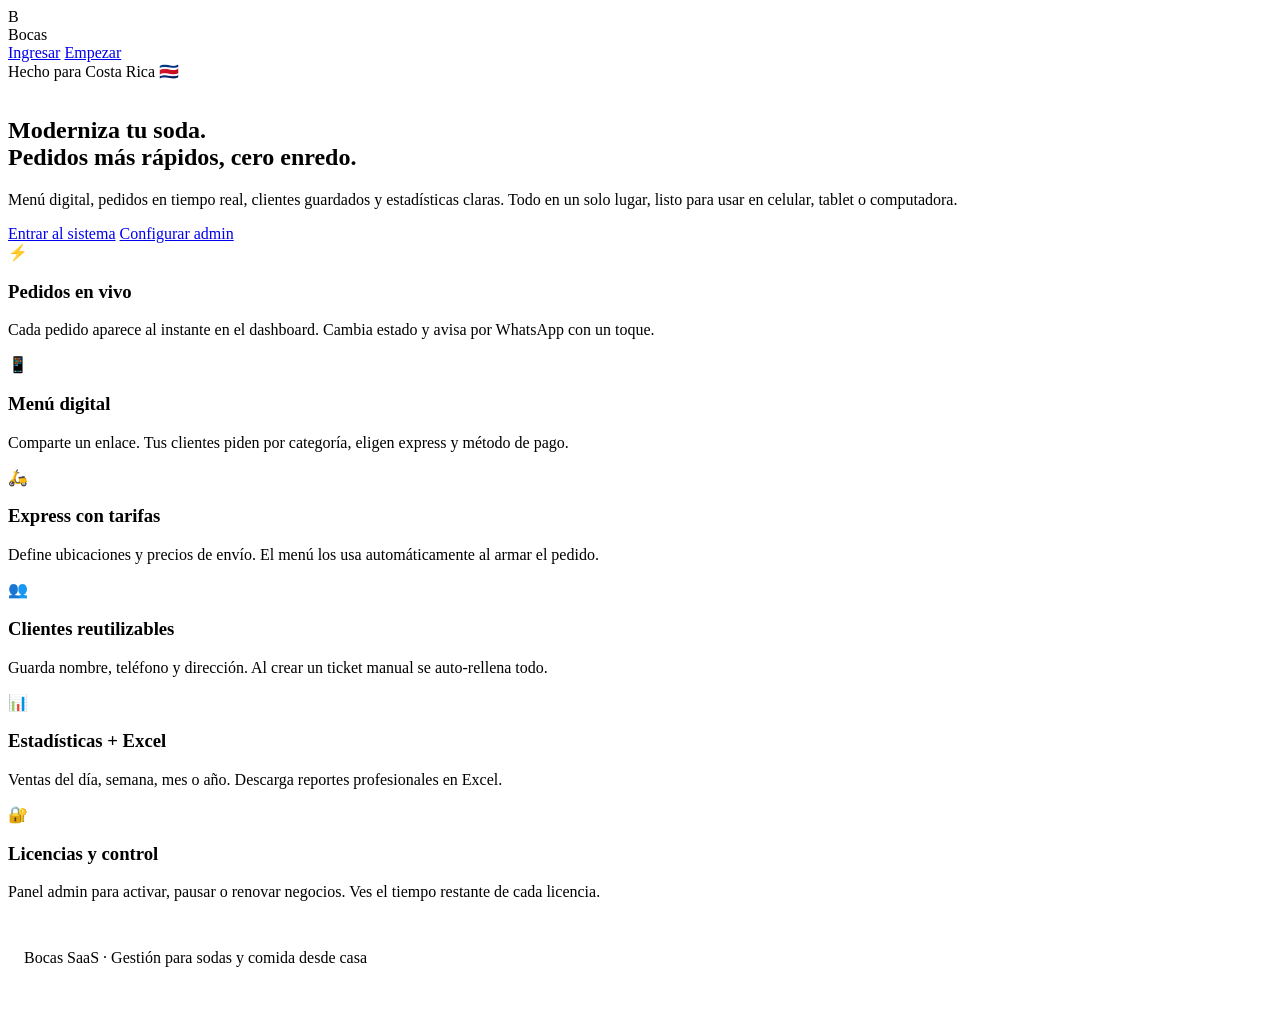
==== index.html @ b0134539 "primera parte" ====
<!DOCTYPE html>
<html lang="es">
<head>
  <meta charset="UTF-8" />
  <meta name="viewport" content="width=device-width, initial-scale=1, maximum-scale=1, user-scalable=no, viewport-fit=cover" />
  <meta name="theme-color" content="#ffffff" />
  <meta name="description" content="Bocas — SaaS para sodas y ventas de comida desde casa. Pedidos, menú digital y control en tiempo real." />
  <title>Bocas — Gestión inteligente para tu soda</title>
  <link rel="preconnect" href="https://fonts.googleapis.com" />
  <link rel="preconnect" href="https://fonts.gstatic.com" crossorigin />
  <link href="https://fonts.googleapis.com/css2?family=Inter:wght@400;500;600;700&display=swap" rel="stylesheet" />
  <link rel="stylesheet" href="/css/main.css" />
</head>
<body>
  <div class="landing">
    <nav class="landing-nav">
      <div class="flex items-center gap-2">
        <div class="brand-mark">B</div>
        <span class="brand-text">Bocas</span>
      </div>
      <div class="flex gap-1">
        <a href="/login.html" class="btn btn-ghost btn-sm">Ingresar</a>
        <a href="/login.html" class="btn btn-primary btn-sm">Empezar</a>
      </div>
    </nav>

    <section class="landing-hero">
      <span class="badge badge-info mb-2" style="margin-bottom: 1rem; display: inline-flex;">Hecho para Costa Rica 🇨🇷</span>
      <h1>Moderniza tu soda.<br />Pedidos más rápidos, cero enredo.</h1>
      <p>
        Menú digital, pedidos en tiempo real, clientes guardados y estadísticas claras.
        Todo en un solo lugar, listo para usar en celular, tablet o computadora.
      </p>
      <div class="landing-cta">
        <a href="/login.html" class="btn btn-primary btn-lg">Entrar al sistema</a>
        <a href="/setup.html" class="btn btn-secondary btn-lg">Configurar admin</a>
      </div>
    </section>

    <section class="feature-grid">
      <article class="feature-card">
        <div class="feature-emoji">⚡</div>
        <h3>Pedidos en vivo</h3>
        <p>Cada pedido aparece al instante en el dashboard. Cambia estado y avisa por WhatsApp con un toque.</p>
      </article>
      <article class="feature-card">
        <div class="feature-emoji">📱</div>
        <h3>Menú digital</h3>
        <p>Comparte un enlace. Tus clientes piden por categoría, eligen express y método de pago.</p>
      </article>
      <article class="feature-card">
        <div class="feature-emoji">🛵</div>
        <h3>Express con tarifas</h3>
        <p>Define ubicaciones y precios de envío. El menú los usa automáticamente al armar el pedido.</p>
      </article>
      <article class="feature-card">
        <div class="feature-emoji">👥</div>
        <h3>Clientes reutilizables</h3>
        <p>Guarda nombre, teléfono y dirección. Al crear un ticket manual se auto-rellena todo.</p>
      </article>
      <article class="feature-card">
        <div class="feature-emoji">📊</div>
        <h3>Estadísticas + Excel</h3>
        <p>Ventas del día, semana, mes o año. Descarga reportes profesionales en Excel.</p>
      </article>
      <article class="feature-card">
        <div class="feature-emoji">🔐</div>
        <h3>Licencias y control</h3>
        <p>Panel admin para activar, pausar o renovar negocios. Ves el tiempo restante de cada licencia.</p>
      </article>
    </section>

    <footer class="text-center muted small" style="padding: 2rem 1rem 3rem;">
      Bocas SaaS · Gestión para sodas y comida desde casa
    </footer>
  </div>
  <script type="module">
    import { lockViewportZoom } from '/js/utils.js';
    lockViewportZoom();
  </script>
</body>
</html>
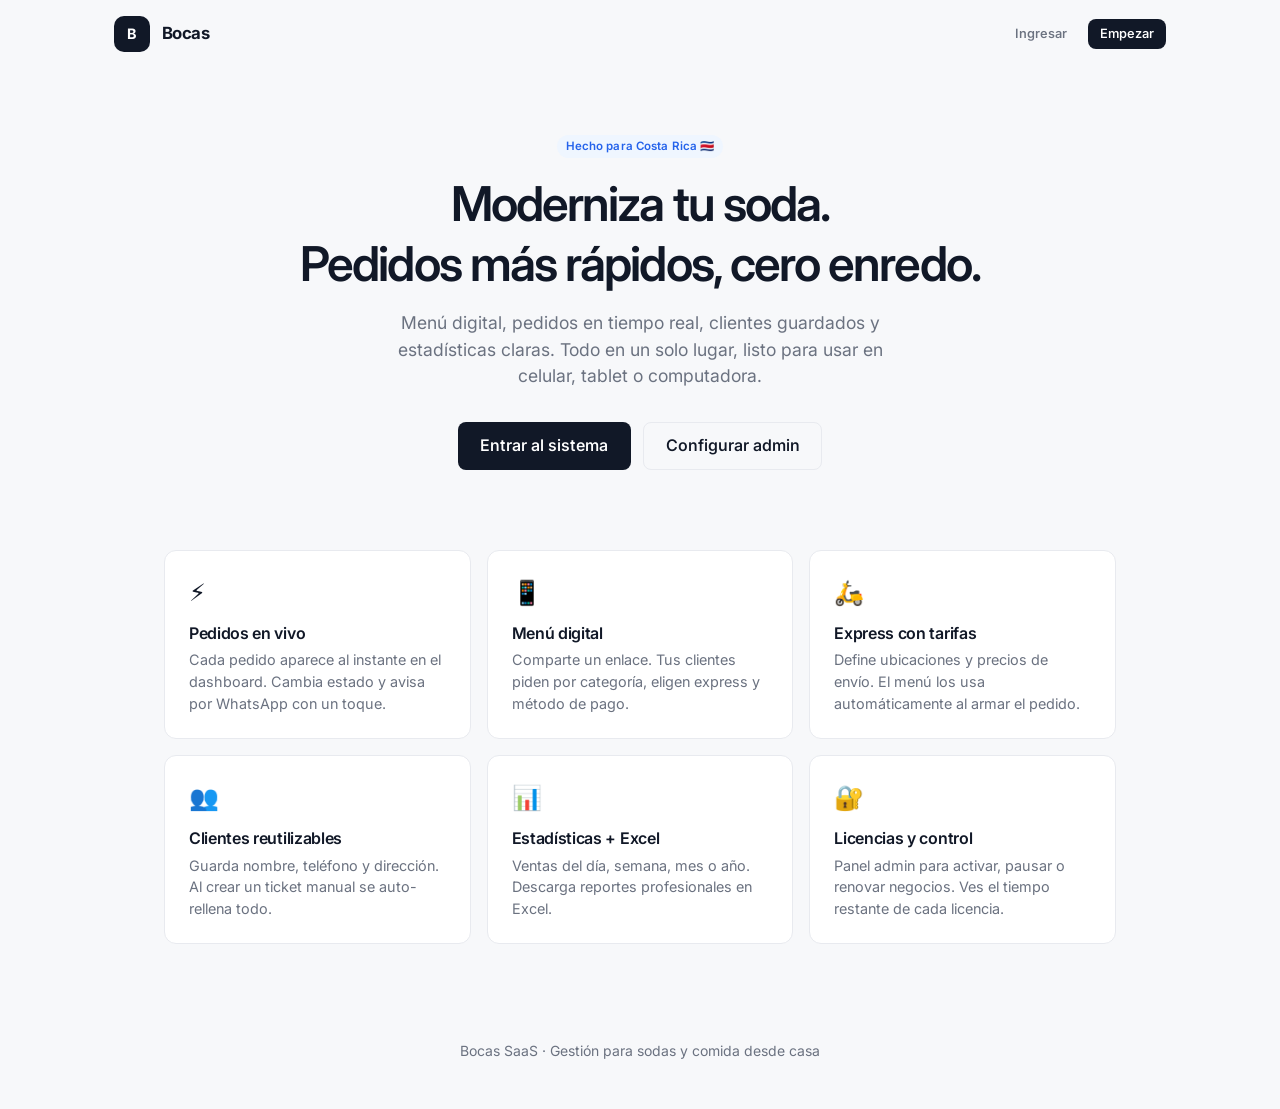
==== commit def78346: "Add files via upload" ====
--- a/index.html
+++ b/index.html
@@ -9,7 +9,7 @@
   <link rel="preconnect" href="https://fonts.googleapis.com" />
   <link rel="preconnect" href="https://fonts.gstatic.com" crossorigin />
   <link href="https://fonts.googleapis.com/css2?family=Inter:wght@400;500;600;700&display=swap" rel="stylesheet" />
-  <link rel="stylesheet" href="/css/main.css" />
+  <link rel="stylesheet" href="css/main.css" />
 </head>
 <body>
   <div class="landing">
@@ -19,8 +19,8 @@
         <span class="brand-text">Bocas</span>
       </div>
       <div class="flex gap-1">
-        <a href="/login.html" class="btn btn-ghost btn-sm">Ingresar</a>
-        <a href="/login.html" class="btn btn-primary btn-sm">Empezar</a>
+        <a href="login.html" class="btn btn-ghost btn-sm">Ingresar</a>
+        <a href="login.html" class="btn btn-primary btn-sm">Empezar</a>
       </div>
     </nav>
 
@@ -32,8 +32,8 @@
         Todo en un solo lugar, listo para usar en celular, tablet o computadora.
       </p>
       <div class="landing-cta">
-        <a href="/login.html" class="btn btn-primary btn-lg">Entrar al sistema</a>
-        <a href="/setup.html" class="btn btn-secondary btn-lg">Configurar admin</a>
+        <a href="login.html" class="btn btn-primary btn-lg">Entrar al sistema</a>
+        <a href="setup.html" class="btn btn-secondary btn-lg">Configurar admin</a>
       </div>
     </section>
 
@@ -75,7 +75,7 @@
     </footer>
   </div>
   <script type="module">
-    import { lockViewportZoom } from '/js/utils.js';
+    import { lockViewportZoom } from './js/utils.js';
     lockViewportZoom();
   </script>
 </body>
--- a/css/main.css
+++ b/css/main.css
@@ -0,0 +1,1064 @@
+/* =========================================================
+   Bocas SaaS — Design System
+   Minimalista · Blanco · Moderno · Responsive
+   ========================================================= */
+
+:root {
+  --bg: #f7f8fa;
+  --bg-elevated: #ffffff;
+  --surface: #ffffff;
+  --border: #e8eaef;
+  --border-strong: #d0d5dd;
+  --text: #111827;
+  --text-secondary: #6b7280;
+  --text-muted: #9ca3af;
+  --primary: #111827;
+  --primary-hover: #000000;
+  --accent: #2563eb;
+  --accent-soft: #eff6ff;
+  --success: #059669;
+  --success-soft: #ecfdf5;
+  --warning: #d97706;
+  --warning-soft: #fffbeb;
+  --danger: #dc2626;
+  --danger-soft: #fef2f2;
+  --info: #2563eb;
+  --info-soft: #eff6ff;
+  --radius: 12px;
+  --radius-sm: 8px;
+  --radius-lg: 16px;
+  --shadow-sm: 0 1px 2px rgba(16, 24, 40, 0.05);
+  --shadow: 0 4px 16px rgba(16, 24, 40, 0.06);
+  --shadow-lg: 0 12px 40px rgba(16, 24, 40, 0.1);
+  --font: 'Inter', system-ui, -apple-system, 'Segoe UI', Roboto, sans-serif;
+  --sidebar-w: 260px;
+  --header-h: 64px;
+  --transition: 0.2s cubic-bezier(0.4, 0, 0.2, 1);
+  --safe-bottom: env(safe-area-inset-bottom, 0px);
+}
+
+*,
+*::before,
+*::after {
+  box-sizing: border-box;
+  margin: 0;
+  padding: 0;
+}
+
+html {
+  -webkit-text-size-adjust: 100%;
+  touch-action: manipulation;
+}
+
+body {
+  font-family: var(--font);
+  background: var(--bg);
+  color: var(--text);
+  line-height: 1.5;
+  min-height: 100dvh;
+  -webkit-font-smoothing: antialiased;
+  overscroll-behavior: none;
+}
+
+img {
+  max-width: 100%;
+  display: block;
+}
+
+a {
+  color: inherit;
+  text-decoration: none;
+}
+
+button,
+input,
+select,
+textarea {
+  font: inherit;
+  color: inherit;
+}
+
+button {
+  cursor: pointer;
+  border: none;
+  background: none;
+}
+
+/* ---------- Typography ---------- */
+h1, h2, h3, h4 {
+  font-weight: 600;
+  letter-spacing: -0.02em;
+  line-height: 1.25;
+}
+
+h1 { font-size: 1.75rem; }
+h2 { font-size: 1.35rem; }
+h3 { font-size: 1.1rem; }
+
+.muted { color: var(--text-secondary); }
+.small { font-size: 0.875rem; }
+.xs { font-size: 0.75rem; color: var(--text-muted); }
+
+/* ---------- Layout shell ---------- */
+.app-shell {
+  display: flex;
+  min-height: 100dvh;
+}
+
+.sidebar {
+  width: var(--sidebar-w);
+  background: var(--surface);
+  border-right: 1px solid var(--border);
+  display: flex;
+  flex-direction: column;
+  position: fixed;
+  inset: 0 auto 0 0;
+  z-index: 40;
+  transition: transform var(--transition);
+}
+
+.sidebar-brand {
+  display: flex;
+  align-items: center;
+  gap: 0.75rem;
+  padding: 1.25rem 1.25rem 1rem;
+  border-bottom: 1px solid var(--border);
+}
+
+.brand-mark {
+  width: 36px;
+  height: 36px;
+  border-radius: 10px;
+  background: var(--primary);
+  color: #fff;
+  display: grid;
+  place-items: center;
+  font-weight: 700;
+  font-size: 0.9rem;
+  flex-shrink: 0;
+}
+
+.brand-text {
+  font-weight: 700;
+  font-size: 1.05rem;
+  letter-spacing: -0.03em;
+}
+
+.brand-sub {
+  font-size: 0.7rem;
+  color: var(--text-muted);
+  font-weight: 500;
+  text-transform: uppercase;
+  letter-spacing: 0.04em;
+}
+
+.sidebar-nav {
+  flex: 1;
+  padding: 1rem 0.75rem;
+  overflow-y: auto;
+  display: flex;
+  flex-direction: column;
+  gap: 0.25rem;
+}
+
+.nav-item {
+  display: flex;
+  align-items: center;
+  gap: 0.75rem;
+  padding: 0.7rem 0.85rem;
+  border-radius: var(--radius-sm);
+  color: var(--text-secondary);
+  font-weight: 500;
+  font-size: 0.925rem;
+  transition: background var(--transition), color var(--transition);
+}
+
+.nav-item:hover {
+  background: var(--bg);
+  color: var(--text);
+}
+
+.nav-item.active {
+  background: var(--primary);
+  color: #fff;
+}
+
+.nav-item svg {
+  width: 18px;
+  height: 18px;
+  flex-shrink: 0;
+  opacity: 0.9;
+}
+
+.sidebar-footer {
+  padding: 1rem;
+  border-top: 1px solid var(--border);
+}
+
+.user-chip {
+  display: flex;
+  align-items: center;
+  gap: 0.65rem;
+  padding: 0.5rem;
+  border-radius: var(--radius-sm);
+}
+
+.user-avatar {
+  width: 36px;
+  height: 36px;
+  border-radius: 50%;
+  background: var(--bg);
+  border: 1px solid var(--border);
+  display: grid;
+  place-items: center;
+  font-weight: 600;
+  font-size: 0.8rem;
+  flex-shrink: 0;
+}
+
+.user-meta {
+  min-width: 0;
+  flex: 1;
+}
+
+.user-name {
+  font-weight: 600;
+  font-size: 0.85rem;
+  white-space: nowrap;
+  overflow: hidden;
+  text-overflow: ellipsis;
+}
+
+.user-role {
+  font-size: 0.7rem;
+  color: var(--text-muted);
+}
+
+.main {
+  flex: 1;
+  margin-left: var(--sidebar-w);
+  min-width: 0;
+  display: flex;
+  flex-direction: column;
+}
+
+.topbar {
+  height: var(--header-h);
+  background: rgba(255, 255, 255, 0.85);
+  backdrop-filter: blur(12px);
+  border-bottom: 1px solid var(--border);
+  display: flex;
+  align-items: center;
+  justify-content: space-between;
+  padding: 0 1.5rem;
+  position: sticky;
+  top: 0;
+  z-index: 30;
+  gap: 1rem;
+}
+
+.topbar-left {
+  display: flex;
+  align-items: center;
+  gap: 0.75rem;
+  min-width: 0;
+}
+
+.menu-toggle {
+  display: none;
+  width: 40px;
+  height: 40px;
+  border-radius: var(--radius-sm);
+  border: 1px solid var(--border);
+  align-items: center;
+  justify-content: center;
+  background: var(--surface);
+}
+
+.page-title {
+  font-size: 1.1rem;
+  font-weight: 600;
+}
+
+.page-content {
+  padding: 1.5rem;
+  flex: 1;
+  padding-bottom: calc(1.5rem + var(--safe-bottom));
+}
+
+.sidebar-overlay {
+  display: none;
+  position: fixed;
+  inset: 0;
+  background: rgba(0, 0, 0, 0.35);
+  z-index: 35;
+  opacity: 0;
+  transition: opacity var(--transition);
+}
+
+.sidebar-overlay.show {
+  display: block;
+  opacity: 1;
+}
+
+/* ---------- Cards & surfaces ---------- */
+.card {
+  background: var(--surface);
+  border: 1px solid var(--border);
+  border-radius: var(--radius);
+  box-shadow: var(--shadow-sm);
+  padding: 1.25rem;
+  transition: box-shadow var(--transition), transform var(--transition);
+}
+
+.card:hover {
+  box-shadow: var(--shadow);
+}
+
+.card-header {
+  display: flex;
+  align-items: flex-start;
+  justify-content: space-between;
+  gap: 1rem;
+  margin-bottom: 1rem;
+}
+
+.card-title {
+  font-size: 0.95rem;
+  font-weight: 600;
+}
+
+.grid {
+  display: grid;
+  gap: 1rem;
+}
+
+.grid-2 { grid-template-columns: repeat(2, 1fr); }
+.grid-3 { grid-template-columns: repeat(3, 1fr); }
+.grid-4 { grid-template-columns: repeat(4, 1fr); }
+
+.stat-card {
+  background: var(--surface);
+  border: 1px solid var(--border);
+  border-radius: var(--radius);
+  padding: 1.25rem;
+  position: relative;
+  overflow: hidden;
+  animation: fadeUp 0.4s ease both;
+}
+
+.stat-card .stat-label {
+  font-size: 0.8rem;
+  color: var(--text-secondary);
+  font-weight: 500;
+  margin-bottom: 0.35rem;
+}
+
+.stat-card .stat-value {
+  font-size: 1.65rem;
+  font-weight: 700;
+  letter-spacing: -0.03em;
+}
+
+.stat-card .stat-hint {
+  font-size: 0.75rem;
+  color: var(--text-muted);
+  margin-top: 0.35rem;
+}
+
+.stat-icon {
+  position: absolute;
+  right: 1rem;
+  top: 1rem;
+  width: 40px;
+  height: 40px;
+  border-radius: 10px;
+  display: grid;
+  place-items: center;
+  background: var(--bg);
+  color: var(--text-secondary);
+  font-size: 1.1rem;
+}
+
+/* ---------- Buttons ---------- */
+.btn {
+  display: inline-flex;
+  align-items: center;
+  justify-content: center;
+  gap: 0.45rem;
+  padding: 0.6rem 1rem;
+  border-radius: var(--radius-sm);
+  font-weight: 550;
+  font-size: 0.9rem;
+  border: 1px solid transparent;
+  transition: background var(--transition), border-color var(--transition),
+    transform 0.15s ease, box-shadow var(--transition);
+  white-space: nowrap;
+  line-height: 1.2;
+}
+
+.btn:active {
+  transform: scale(0.98);
+}
+
+.btn:disabled {
+  opacity: 0.5;
+  cursor: not-allowed;
+  transform: none;
+}
+
+.btn-primary {
+  background: var(--primary);
+  color: #fff;
+}
+
+.btn-primary:hover:not(:disabled) {
+  background: var(--primary-hover);
+}
+
+.btn-accent {
+  background: var(--accent);
+  color: #fff;
+}
+
+.btn-accent:hover:not(:disabled) {
+  filter: brightness(1.05);
+}
+
+.btn-secondary {
+  background: var(--bg);
+  border-color: var(--border);
+  color: var(--text);
+}
+
+.btn-secondary:hover:not(:disabled) {
+  border-color: var(--border-strong);
+  background: #eef0f4;
+}
+
+.btn-ghost {
+  background: transparent;
+  color: var(--text-secondary);
+}
+
+.btn-ghost:hover:not(:disabled) {
+  background: var(--bg);
+  color: var(--text);
+}
+
+.btn-danger {
+  background: var(--danger);
+  color: #fff;
+}
+
+.btn-danger:hover:not(:disabled) {
+  filter: brightness(1.05);
+}
+
+.btn-success {
+  background: var(--success);
+  color: #fff;
+}
+
+.btn-whatsapp {
+  background: #25d366;
+  color: #fff;
+}
+
+.btn-whatsapp:hover:not(:disabled) {
+  filter: brightness(1.05);
+}
+
+.btn-sm {
+  padding: 0.4rem 0.7rem;
+  font-size: 0.8rem;
+}
+
+.btn-lg {
+  padding: 0.85rem 1.35rem;
+  font-size: 1rem;
+}
+
+.btn-block {
+  width: 100%;
+}
+
+.btn-icon {
+  width: 36px;
+  height: 36px;
+  padding: 0;
+  border-radius: var(--radius-sm);
+}
+
+/* ---------- Forms ---------- */
+.form-group {
+  margin-bottom: 1rem;
+}
+
+.form-label {
+  display: block;
+  font-size: 0.8rem;
+  font-weight: 550;
+  color: var(--text-secondary);
+  margin-bottom: 0.4rem;
+}
+
+.form-input,
+.form-select,
+.form-textarea {
+  width: 100%;
+  padding: 0.65rem 0.85rem;
+  border: 1px solid var(--border);
+  border-radius: var(--radius-sm);
+  background: var(--surface);
+  transition: border-color var(--transition), box-shadow var(--transition);
+  outline: none;
+}
+
+.form-input:focus,
+.form-select:focus,
+.form-textarea:focus {
+  border-color: var(--primary);
+  box-shadow: 0 0 0 3px rgba(17, 24, 39, 0.08);
+}
+
+.form-textarea {
+  min-height: 90px;
+  resize: vertical;
+}
+
+.form-hint {
+  font-size: 0.75rem;
+  color: var(--text-muted);
+  margin-top: 0.3rem;
+}
+
+.form-row {
+  display: grid;
+  grid-template-columns: 1fr 1fr;
+  gap: 0.75rem;
+}
+
+.form-check {
+  display: flex;
+  align-items: center;
+  gap: 0.5rem;
+  font-size: 0.9rem;
+  cursor: pointer;
+}
+
+.form-check input {
+  width: 16px;
+  height: 16px;
+  accent-color: var(--primary);
+}
+
+/* ---------- Badges ---------- */
+.badge {
+  display: inline-flex;
+  align-items: center;
+  gap: 0.3rem;
+  padding: 0.2rem 0.55rem;
+  border-radius: 999px;
+  font-size: 0.72rem;
+  font-weight: 600;
+  letter-spacing: 0.01em;
+}
+
+.badge-success { background: var(--success-soft); color: var(--success); }
+.badge-warning { background: var(--warning-soft); color: var(--warning); }
+.badge-danger { background: var(--danger-soft); color: var(--danger); }
+.badge-info { background: var(--info-soft); color: var(--info); }
+.badge-neutral { background: var(--bg); color: var(--text-secondary); }
+
+/* ---------- Tables ---------- */
+.table-wrap {
+  overflow-x: auto;
+  border: 1px solid var(--border);
+  border-radius: var(--radius);
+  background: var(--surface);
+}
+
+table.data-table {
+  width: 100%;
+  border-collapse: collapse;
+  font-size: 0.875rem;
+}
+
+table.data-table th {
+  text-align: left;
+  padding: 0.75rem 1rem;
+  background: var(--bg);
+  color: var(--text-secondary);
+  font-weight: 600;
+  font-size: 0.75rem;
+  text-transform: uppercase;
+  letter-spacing: 0.04em;
+  border-bottom: 1px solid var(--border);
+  white-space: nowrap;
+}
+
+table.data-table td {
+  padding: 0.85rem 1rem;
+  border-bottom: 1px solid var(--border);
+  vertical-align: middle;
+}
+
+table.data-table tr:last-child td {
+  border-bottom: none;
+}
+
+table.data-table tr:hover td {
+  background: #fafbfc;
+}
+
+/* ---------- Empty / loading ---------- */
+.empty-state {
+  text-align: center;
+  padding: 3rem 1.5rem;
+  color: var(--text-secondary);
+}
+
+.empty-state .empty-icon {
+  font-size: 2.5rem;
+  margin-bottom: 0.75rem;
+  opacity: 0.5;
+}
+
+.spinner {
+  width: 28px;
+  height: 28px;
+  border: 2.5px solid var(--border);
+  border-top-color: var(--primary);
+  border-radius: 50%;
+  animation: spin 0.7s linear infinite;
+  margin: 2rem auto;
+}
+
+.loading-block {
+  display: flex;
+  flex-direction: column;
+  align-items: center;
+  gap: 0.75rem;
+  padding: 2.5rem;
+  color: var(--text-muted);
+  font-size: 0.9rem;
+}
+
+/* ---------- Toast ---------- */
+#toast-container {
+  position: fixed;
+  top: 1rem;
+  right: 1rem;
+  z-index: 9999;
+  display: flex;
+  flex-direction: column;
+  gap: 0.5rem;
+  pointer-events: none;
+  max-width: min(380px, calc(100vw - 2rem));
+}
+
+.toast {
+  pointer-events: auto;
+  display: flex;
+  align-items: flex-start;
+  gap: 0.65rem;
+  padding: 0.85rem 1rem;
+  background: var(--surface);
+  border: 1px solid var(--border);
+  border-radius: var(--radius);
+  box-shadow: var(--shadow-lg);
+  font-size: 0.875rem;
+  opacity: 0;
+  transform: translateX(12px);
+  transition: opacity 0.25s ease, transform 0.25s ease;
+}
+
+.toast.toast-in {
+  opacity: 1;
+  transform: translateX(0);
+}
+
+.toast.toast-out {
+  opacity: 0;
+  transform: translateX(12px);
+}
+
+.toast-icon {
+  width: 22px;
+  height: 22px;
+  border-radius: 50%;
+  display: grid;
+  place-items: center;
+  font-size: 0.7rem;
+  font-weight: 700;
+  flex-shrink: 0;
+  margin-top: 1px;
+}
+
+.toast-success .toast-icon { background: var(--success-soft); color: var(--success); }
+.toast-error .toast-icon { background: var(--danger-soft); color: var(--danger); }
+.toast-warning .toast-icon { background: var(--warning-soft); color: var(--warning); }
+.toast-info .toast-icon { background: var(--info-soft); color: var(--info); }
+
+.toast-msg { flex: 1; line-height: 1.4; }
+.toast-close {
+  color: var(--text-muted);
+  font-size: 1.1rem;
+  line-height: 1;
+  padding: 0 0.15rem;
+}
+
+/* ---------- Modal ---------- */
+.modal-overlay {
+  position: fixed;
+  inset: 0;
+  background: rgba(15, 23, 42, 0.45);
+  z-index: 1000;
+  display: flex;
+  align-items: center;
+  justify-content: center;
+  padding: 1rem;
+  opacity: 0;
+  transition: opacity 0.2s ease;
+}
+
+.modal-overlay.modal-in { opacity: 1; }
+.modal-overlay.modal-out { opacity: 0; }
+
+.modal {
+  background: var(--surface);
+  border-radius: var(--radius-lg);
+  box-shadow: var(--shadow-lg);
+  width: min(520px, 100%);
+  max-height: min(90dvh, 800px);
+  overflow: auto;
+  padding: 1.5rem;
+  transform: translateY(10px) scale(0.98);
+  transition: transform 0.2s ease;
+}
+
+.modal-overlay.modal-in .modal {
+  transform: translateY(0) scale(1);
+}
+
+.modal-lg { width: min(720px, 100%); }
+.modal-xl { width: min(900px, 100%); }
+
+.modal-title {
+  font-size: 1.15rem;
+  margin-bottom: 0.5rem;
+}
+
+.modal-body {
+  color: var(--text-secondary);
+  font-size: 0.925rem;
+  margin-bottom: 1.25rem;
+}
+
+.modal-actions {
+  display: flex;
+  justify-content: flex-end;
+  gap: 0.5rem;
+  margin-top: 1.25rem;
+}
+
+.modal-header {
+  display: flex;
+  align-items: center;
+  justify-content: space-between;
+  margin-bottom: 1.25rem;
+  gap: 1rem;
+}
+
+/* ---------- Tabs / filters ---------- */
+.tabs {
+  display: flex;
+  gap: 0.35rem;
+  flex-wrap: wrap;
+  background: var(--bg);
+  padding: 0.3rem;
+  border-radius: var(--radius-sm);
+  border: 1px solid var(--border);
+  width: fit-content;
+}
+
+.tab {
+  padding: 0.45rem 0.9rem;
+  border-radius: 6px;
+  font-size: 0.85rem;
+  font-weight: 550;
+  color: var(--text-secondary);
+  transition: background var(--transition), color var(--transition);
+}
+
+.tab.active {
+  background: var(--surface);
+  color: var(--text);
+  box-shadow: var(--shadow-sm);
+}
+
+.toolbar {
+  display: flex;
+  flex-wrap: wrap;
+  align-items: center;
+  justify-content: space-between;
+  gap: 0.75rem;
+  margin-bottom: 1.25rem;
+}
+
+.search-input {
+  min-width: 220px;
+  max-width: 320px;
+}
+
+/* ---------- Auth pages ---------- */
+.auth-page {
+  min-height: 100dvh;
+  display: grid;
+  place-items: center;
+  padding: 1.5rem;
+  background:
+    radial-gradient(ellipse 80% 50% at 50% -20%, rgba(37, 99, 235, 0.08), transparent),
+    var(--bg);
+}
+
+.auth-card {
+  width: min(420px, 100%);
+  background: var(--surface);
+  border: 1px solid var(--border);
+  border-radius: var(--radius-lg);
+  box-shadow: var(--shadow);
+  padding: 2rem;
+  animation: fadeUp 0.45s ease both;
+}
+
+.auth-logo {
+  text-align: center;
+  margin-bottom: 1.75rem;
+}
+
+.auth-logo .brand-mark {
+  margin: 0 auto 0.75rem;
+  width: 48px;
+  height: 48px;
+  font-size: 1.1rem;
+}
+
+.auth-logo h1 {
+  font-size: 1.4rem;
+  margin-bottom: 0.25rem;
+}
+
+.auth-error {
+  background: var(--danger-soft);
+  color: var(--danger);
+  padding: 0.65rem 0.85rem;
+  border-radius: var(--radius-sm);
+  font-size: 0.85rem;
+  margin-bottom: 1rem;
+  display: none;
+}
+
+.auth-error.show { display: block; }
+
+/* ---------- Landing ---------- */
+.landing {
+  min-height: 100dvh;
+  background: var(--bg);
+}
+
+.landing-nav {
+  display: flex;
+  align-items: center;
+  justify-content: space-between;
+  padding: 1rem 1.5rem;
+  max-width: 1100px;
+  margin: 0 auto;
+}
+
+.landing-hero {
+  max-width: 800px;
+  margin: 0 auto;
+  padding: 4rem 1.5rem 3rem;
+  text-align: center;
+}
+
+.landing-hero h1 {
+  font-size: clamp(2rem, 5vw, 3rem);
+  margin-bottom: 1rem;
+  letter-spacing: -0.04em;
+}
+
+.landing-hero p {
+  color: var(--text-secondary);
+  font-size: 1.1rem;
+  max-width: 540px;
+  margin: 0 auto 2rem;
+}
+
+.landing-cta {
+  display: flex;
+  gap: 0.75rem;
+  justify-content: center;
+  flex-wrap: wrap;
+}
+
+.feature-grid {
+  max-width: 1000px;
+  margin: 0 auto;
+  padding: 2rem 1.5rem 4rem;
+  display: grid;
+  grid-template-columns: repeat(auto-fit, minmax(240px, 1fr));
+  gap: 1rem;
+}
+
+.feature-card {
+  background: var(--surface);
+  border: 1px solid var(--border);
+  border-radius: var(--radius);
+  padding: 1.5rem;
+  transition: transform var(--transition), box-shadow var(--transition);
+}
+
+.feature-card:hover {
+  transform: translateY(-2px);
+  box-shadow: var(--shadow);
+}
+
+.feature-card h3 {
+  margin: 0.75rem 0 0.4rem;
+  font-size: 1rem;
+}
+
+.feature-card p {
+  color: var(--text-secondary);
+  font-size: 0.9rem;
+}
+
+.feature-emoji {
+  font-size: 1.5rem;
+}
+
+/* ---------- Animations ---------- */
+@keyframes fadeUp {
+  from {
+    opacity: 0;
+    transform: translateY(10px);
+  }
+  to {
+    opacity: 1;
+    transform: translateY(0);
+  }
+}
+
+@keyframes spin {
+  to { transform: rotate(360deg); }
+}
+
+@keyframes pulse {
+  0%, 100% { opacity: 1; }
+  50% { opacity: 0.5; }
+}
+
+.live-dot {
+  width: 8px;
+  height: 8px;
+  border-radius: 50%;
+  background: var(--success);
+  box-shadow: 0 0 0 0 rgba(5, 150, 105, 0.5);
+  animation: livePulse 1.5s infinite;
+}
+
+@keyframes livePulse {
+  0% { box-shadow: 0 0 0 0 rgba(5, 150, 105, 0.45); }
+  70% { box-shadow: 0 0 0 8px rgba(5, 150, 105, 0); }
+  100% { box-shadow: 0 0 0 0 rgba(5, 150, 105, 0); }
+}
+
+/* ---------- Responsive ---------- */
+@media (max-width: 1024px) {
+  .grid-4 { grid-template-columns: repeat(2, 1fr); }
+  .grid-3 { grid-template-columns: repeat(2, 1fr); }
+}
+
+@media (max-width: 768px) {
+  .sidebar {
+    transform: translateX(-100%);
+  }
+
+  .sidebar.open {
+    transform: translateX(0);
+  }
+
+  .main {
+    margin-left: 0;
+  }
+
+  .menu-toggle {
+    display: inline-flex;
+  }
+
+  .grid-2,
+  .grid-3,
+  .grid-4 {
+    grid-template-columns: 1fr;
+  }
+
+  .form-row {
+    grid-template-columns: 1fr;
+  }
+
+  .page-content {
+    padding: 1rem;
+  }
+
+  .topbar {
+    padding: 0 1rem;
+  }
+
+  #toast-container {
+    left: 1rem;
+    right: 1rem;
+    max-width: none;
+  }
+
+  .toolbar {
+    flex-direction: column;
+    align-items: stretch;
+  }
+
+  .search-input {
+    max-width: none;
+    min-width: 0;
+  }
+
+  .tabs {
+    width: 100%;
+    overflow-x: auto;
+  }
+}
+
+/* Utility */
+.flex { display: flex; }
+.flex-wrap { flex-wrap: wrap; }
+.items-center { align-items: center; }
+.justify-between { justify-content: space-between; }
+.gap-1 { gap: 0.5rem; }
+.gap-2 { gap: 0.75rem; }
+.gap-3 { gap: 1rem; }
+.mt-1 { margin-top: 0.5rem; }
+.mt-2 { margin-top: 1rem; }
+.mt-3 { margin-top: 1.5rem; }
+.mb-1 { margin-bottom: 0.5rem; }
+.mb-2 { margin-bottom: 1rem; }
+.mb-3 { margin-bottom: 1.5rem; }
+.w-full { width: 100%; }
+.hidden { display: none !important; }
+.text-right { text-align: right; }
+.text-center { text-align: center; }
+.truncate {
+  white-space: nowrap;
+  overflow: hidden;
+  text-overflow: ellipsis;
+}
